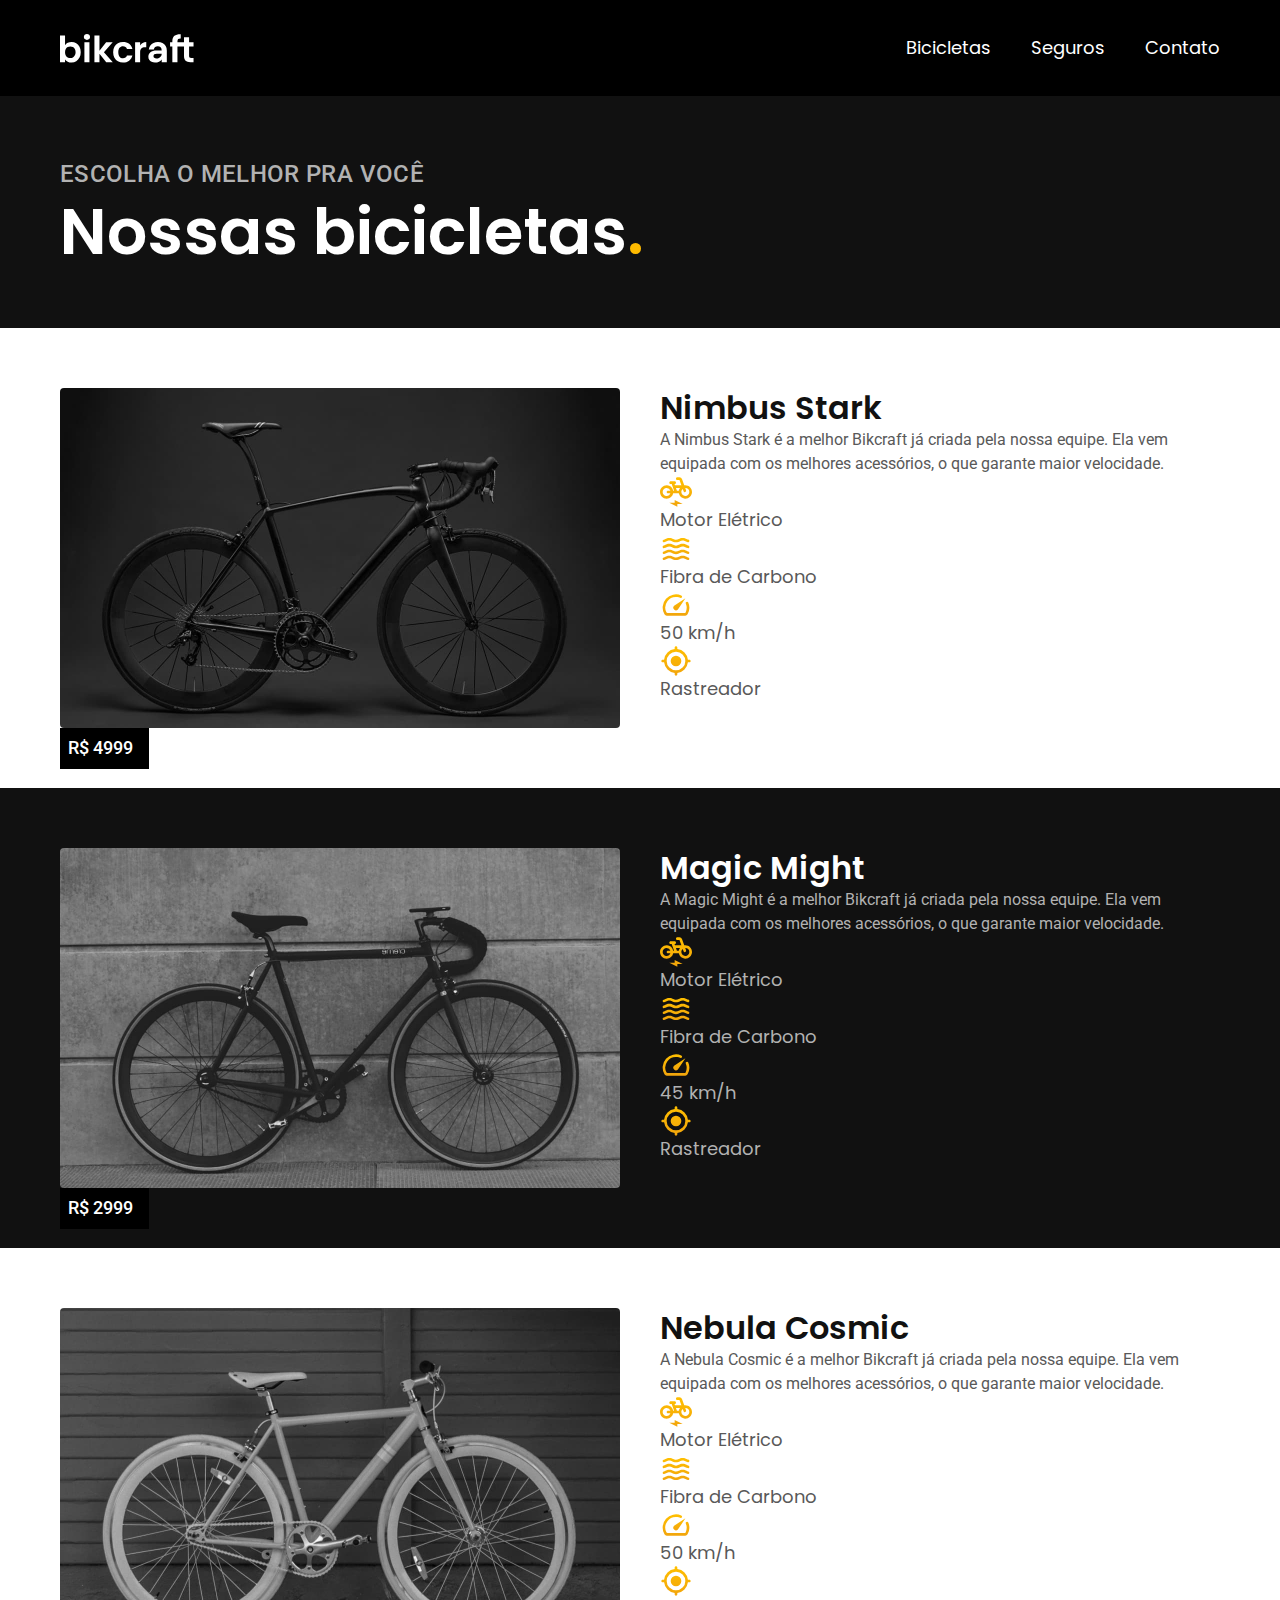
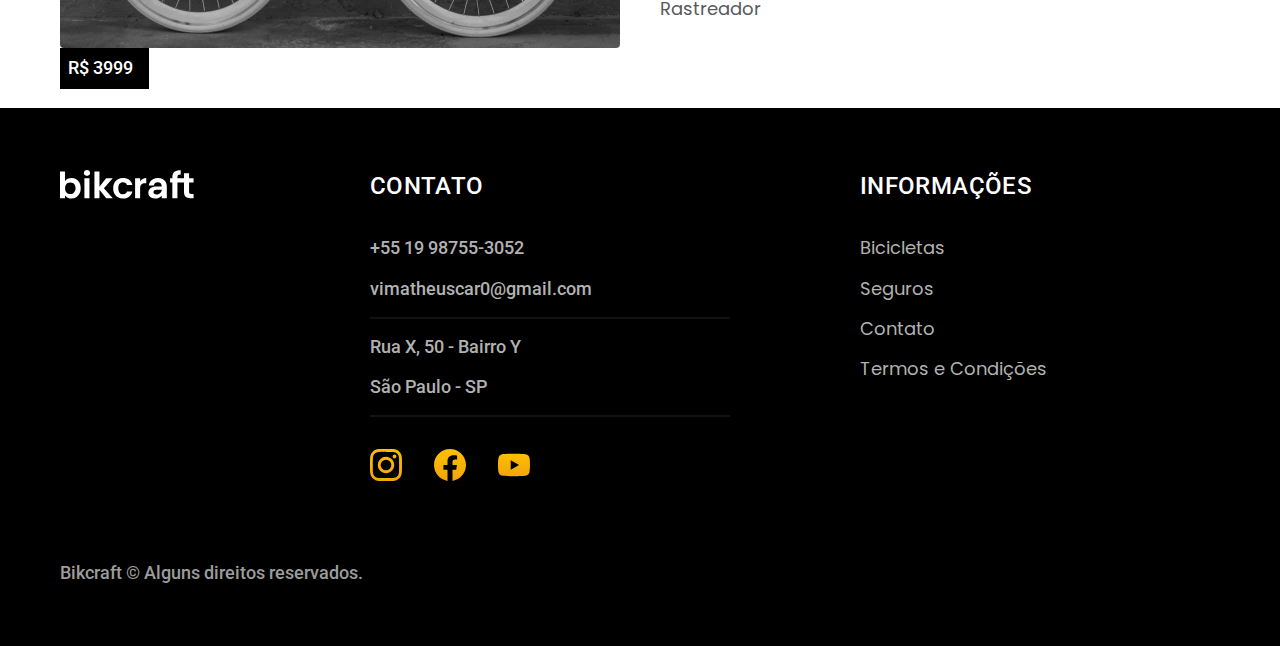
==== bicicletas.html @ 20412e25 "Inicio bicicletas.html" ====
<!DOCTYPE html>
<html lang="pt-br">

<head>
  <meta charset="UTF-8">
  <meta name="viewport" content="width=device-width, initial-scale=1.0">

  <title>Bicicletas | Bikcraft - Bicicletas Elétricas</title>
  <meta name="description" content="Bicicletas do site.">

  <link rel="stylesheet" href="./css/style.css">
  <link rel="preconnect" href="https://fonts.googleapis.com">
  <link rel="preconnect" href="https://fonts.gstatic.com" crossorigin>
  <link href="https://fonts.googleapis.com/css2?family=Merriweather:ital,wght@1,900&family=Poppins:wght@400;600&family=Roboto:wght@400;500&display=swap" rel="stylesheet">
</head>

<body id="bicicletas">
  <header class="header-bg">
    <div class="header container">
      <a href="./">
        <img src="./img/bikcraft.svg" alt="Bikcraft">
      </a>

      <nav aria-label="primaria">
        <ul class="header-menu font-1-m cor-0">
          <li><a href="./bicicletas.html">Bicicletas</a></li>
          <li><a href="./seguros.html">Seguros</a></li>
          <li><a href="./contato.html">Contato</a></li>
        </ul>
      </nav>
    </div>
  </header>
  <main>
    <div class="titulo-bg">
      <div class="titulo container">
        <p class="font-2-l-b cor-5">Escolha o melhor pra você</p>
        <h1 class="font-1-xxl cor-0">Nossas bicicletas<span class="cor-p1">.</span></h1>
      </div>
    </div>
    <div class="bicicletas-bg">
      <div class="bicicletas container">
        <div class="bicicletas-imagem">
          <img src="./img/bicicletas/nimbus.jpg" alt="Bicicletas preta">
          <span class="font-2-m cor-0">R$ 4999</span>
        </div>
        <div class="bicicletas-conteudo">
          <h2 class="font-1-xl">Nimbus Stark</h2>
          <p class="font-2-s cor-8">A Nimbus Stark é a melhor Bikcraft já criada pela nossa equipe. Ela vem equipada com os melhores acessórios, o que garante maior velocidade.</p>
          <ul class="font-1-m cor-8">
            <li><img src="./img/icones/eletrica.svg" alt="">
              Motor Elétrico
            </li>
            <li><img src="./img/icones/carbono.svg" alt="">
              Fibra de Carbono
            </li>
            <li><img src="./img/icones/velocidade.svg" alt="">
              50 km/h
            </li>
            <li><img src="./img/icones/rastreador.svg" alt="">
              Rastreador
            </li>
          </ul>
        </div>
      </div>
    </div>
    <div class="bicicletas-bg">
      <div class="bicicletas container">
        <div class="bicicletas-imagem">
          <img src="./img/bicicletas/magic.jpg" alt="Bicicletas preta">
          <span class="font-2-m cor-0">R$ 2999</span>
        </div>
        <div class="bicicletas-conteudo">
          <h2 class="font-1-xl cor-0">Magic Might</h2>
          <p class="font-2-s cor-5">A Magic Might é a melhor Bikcraft já criada pela nossa equipe. Ela vem equipada com os melhores acessórios, o que garante maior velocidade.</p>
          <ul class="font-1-m cor-5">
            <li><img src="./img/icones/eletrica.svg" alt="">
              Motor Elétrico
            </li>
            <li><img src="./img/icones/carbono.svg" alt="">
              Fibra de Carbono
            </li>
            <li><img src="./img/icones/velocidade.svg" alt="">
              45 km/h
            </li>
            <li><img src="./img/icones/rastreador.svg" alt="">
              Rastreador
            </li>
          </ul>
        </div>
      </div>
    </div>
    <div class="bicicletas-bg">
      <div class="bicicletas container">
        <div class="bicicletas-imagem">
          <img src="./img/bicicletas/nebula.jpg" alt="Bicicletas preta">
          <span class="font-2-m cor-0">R$ 3999</span>
        </div>
        <div class="bicicletas-conteudo">
          <h2 class="font-1-xl">Nebula Cosmic</h2>
          <p class="font-2-s cor-8">A Nebula Cosmic é a melhor Bikcraft já criada pela nossa equipe. Ela vem equipada com os melhores acessórios, o que garante maior velocidade.</p>
          <ul class="font-1-m cor-8">
            <li><img src="./img/icones/eletrica.svg" alt="">
              Motor Elétrico
            </li>
            <li><img src="./img/icones/carbono.svg" alt="">
              Fibra de Carbono
            </li>
            <li><img src="./img/icones/velocidade.svg" alt="">
              50 km/h
            </li>
            <li><img src="./img/icones/rastreador.svg" alt="">
              Rastreador
            </li>
          </ul>
        </div>
      </div>
    </div>
  </main>
  <footer class="footer-bg">
    <div class="footer container">
      <img src="./img/bikcraft.svg" alt="Bikcraft">
      <div class="footer-contato">
        <h3 class="font-2-l-b cor-0">Contato</h3>
        <ul class="font-2-m cor-5">
          <li><a href="tel:+5519987553052">+55 19 98755-3052</a></li>
          <li><a href="mailto:vimatheuscar0@gmail.com">vimatheuscar0@gmail.com</a></li>
          <li>Rua X, 50 - Bairro Y</li>
          <li>São Paulo - SP</li>
        </ul>
        <div class="footer-redes">
          <a href="./">
            <img src="./img/redes/instagram-p.svg" alt="Instagram">
          </a>
          <a href="./">
            <img src="./img/redes/facebook-p.svg" alt="facebook">
          </a>
          <a href="./">
            <img src="./img/redes/youtube-p.svg" alt="youtube">
          </a>
        </div>
      </div>
      <div class="footer-informacoes">
        <h3 class="font-2-l-b cor-0">Informações</h3>
        <nav>
          <ul class="font-1-m cor-5">
            <li><a href="./bicicletas.html">Bicicletas</a></li>
            <li><a href="./seguros.html">Seguros</a></li>
            <li><a href="./contato.html">Contato</a></li>
            <li><a href="./termos.html">Termos e Condições</a></li>
          </ul>
        </nav>
      </div>
      <p class="footer-copy font-2-m cor-6">Bikcraft © Alguns direitos reservados.</p>
    </div>
  </footer>
</body>

</html>
---- css/style.css ----
@import "./global/global.css";
@import "./utilidades/tipografia.css";
@import "./utilidades/cores.css";

@import "./global/header.css";
@import "./global/footer.css";

/* Utilidades */
@import "./utilidades/componentes.css";

/* Home */
@import "./home/introducao.css";
@import "./home/tecnologia.css";
@import "./home/parceiros.css";
@import "./home/depoimento.css";

/* Bicicletas */
@import "./bicicletas/bicicletas-lista.css";
@import "./bicicletas/bicicletas.css";

/* Seguros */
@import "./seguros/seguros.css";

/* termos */
@import "./termos/termos.css";
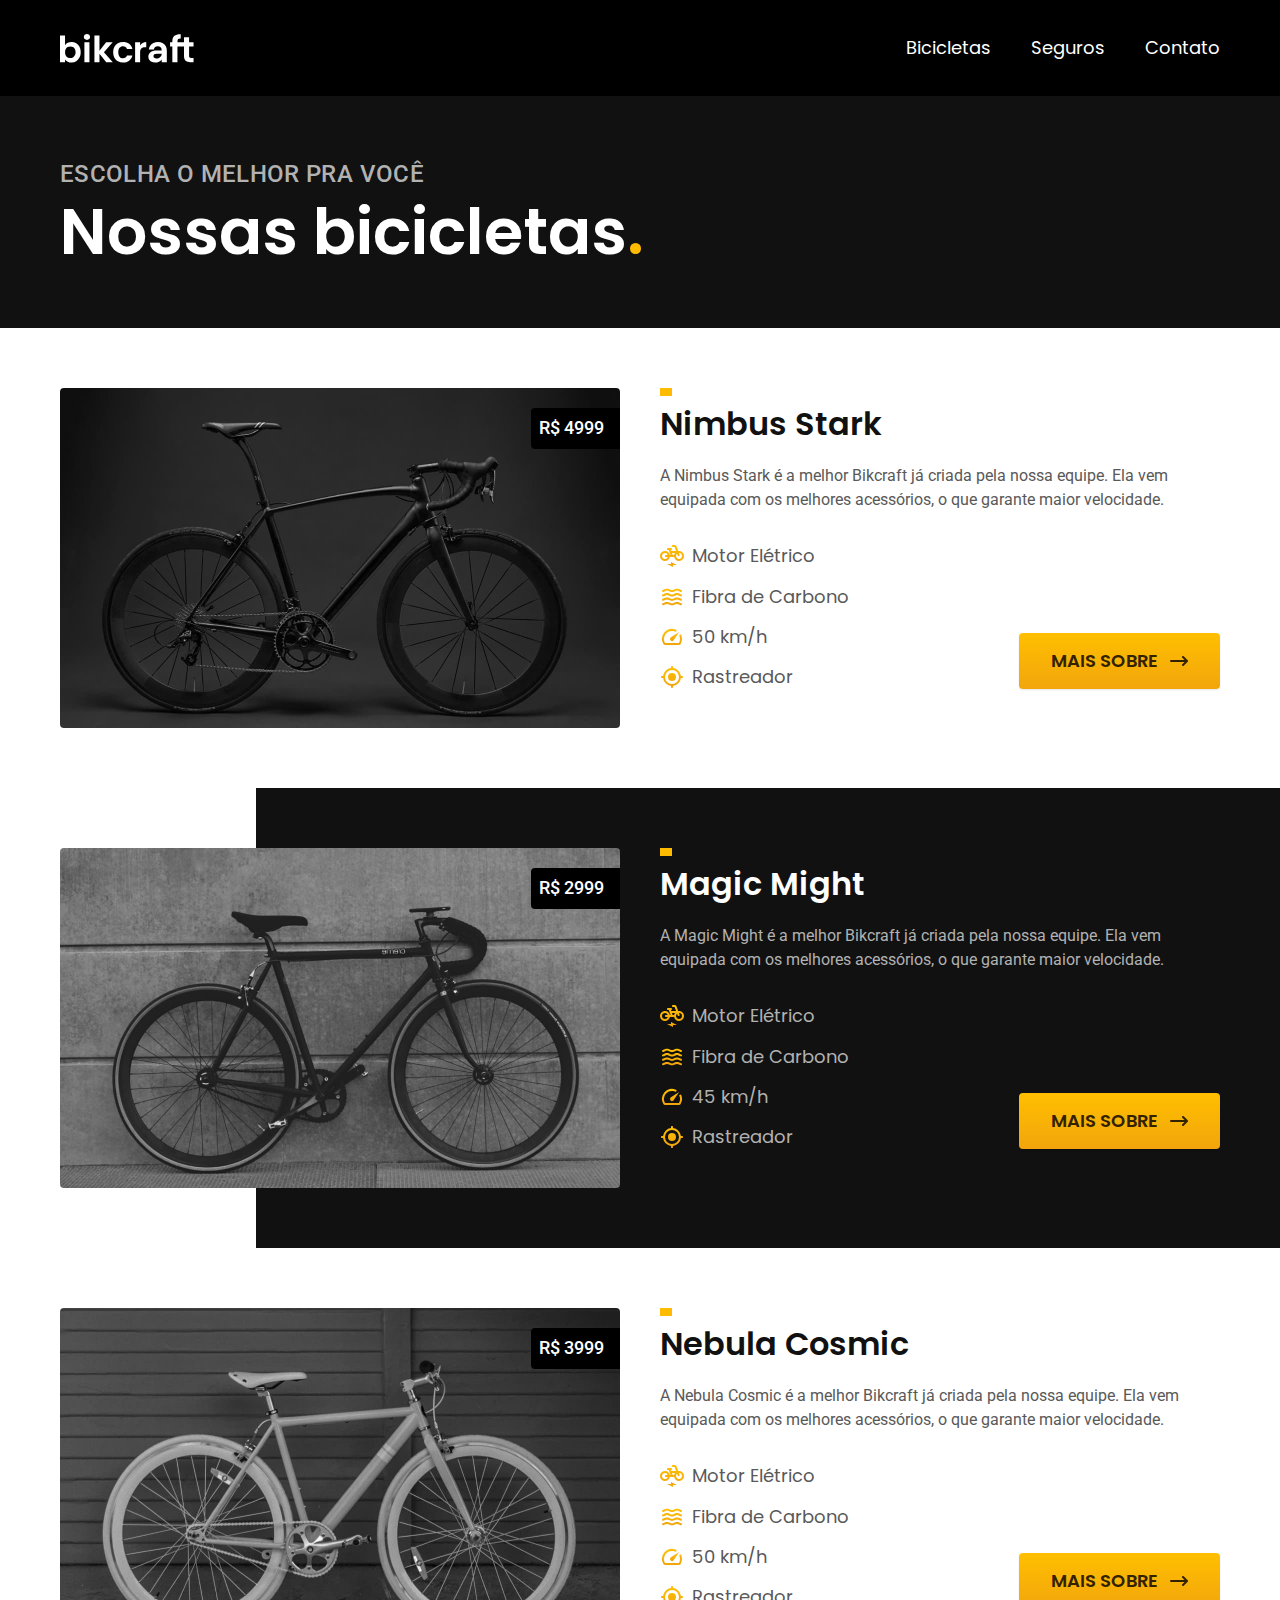
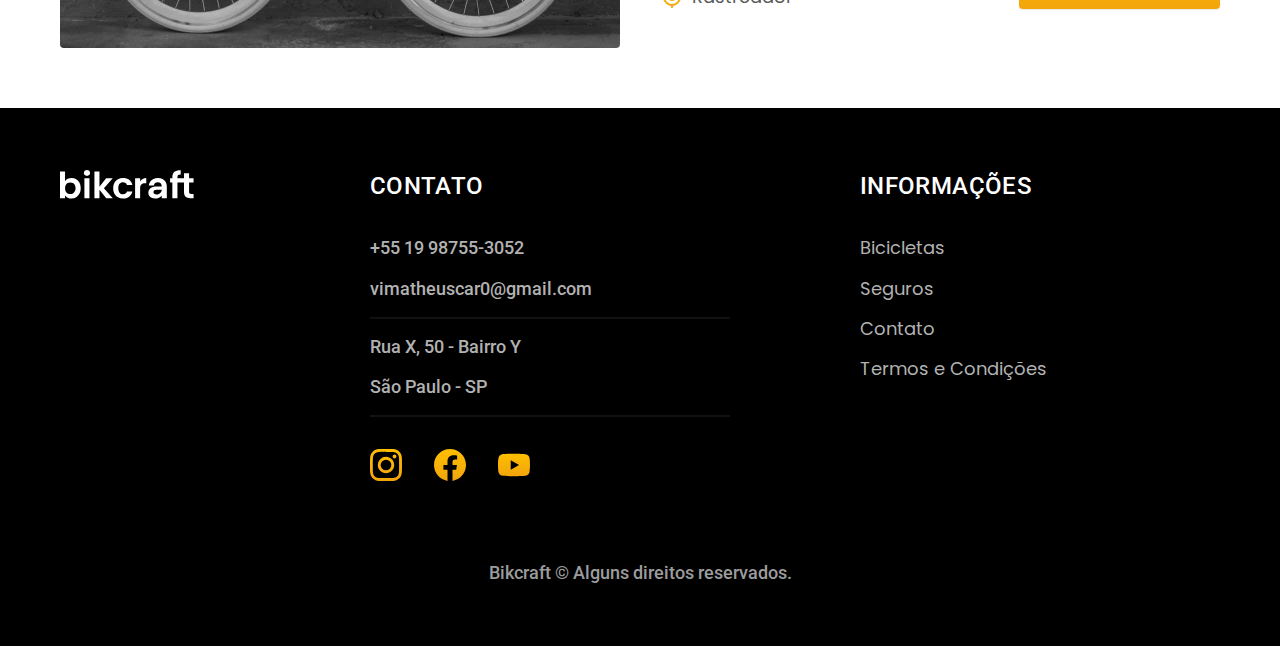
==== commit 8ad3a980: "finalizando bicicletas" ====
--- a/bicicletas.html
+++ b/bicicletas.html
@@ -60,6 +60,8 @@
               Rastreador
             </li>
           </ul>
+          <a class="botao seta" href="./bicicletas/nimbus.html">Mais sobre</a>
+
         </div>
       </div>
     </div>
@@ -86,6 +88,8 @@
               Rastreador
             </li>
           </ul>
+          <a class="botao seta" href="./bicicletas/magic.html">Mais sobre</a>
+
         </div>
       </div>
     </div>
@@ -112,6 +116,7 @@
               Rastreador
             </li>
           </ul>
+          <a class="botao seta" href="./bicicletas/nebula.html">Mais sobre</a>
         </div>
       </div>
     </div>
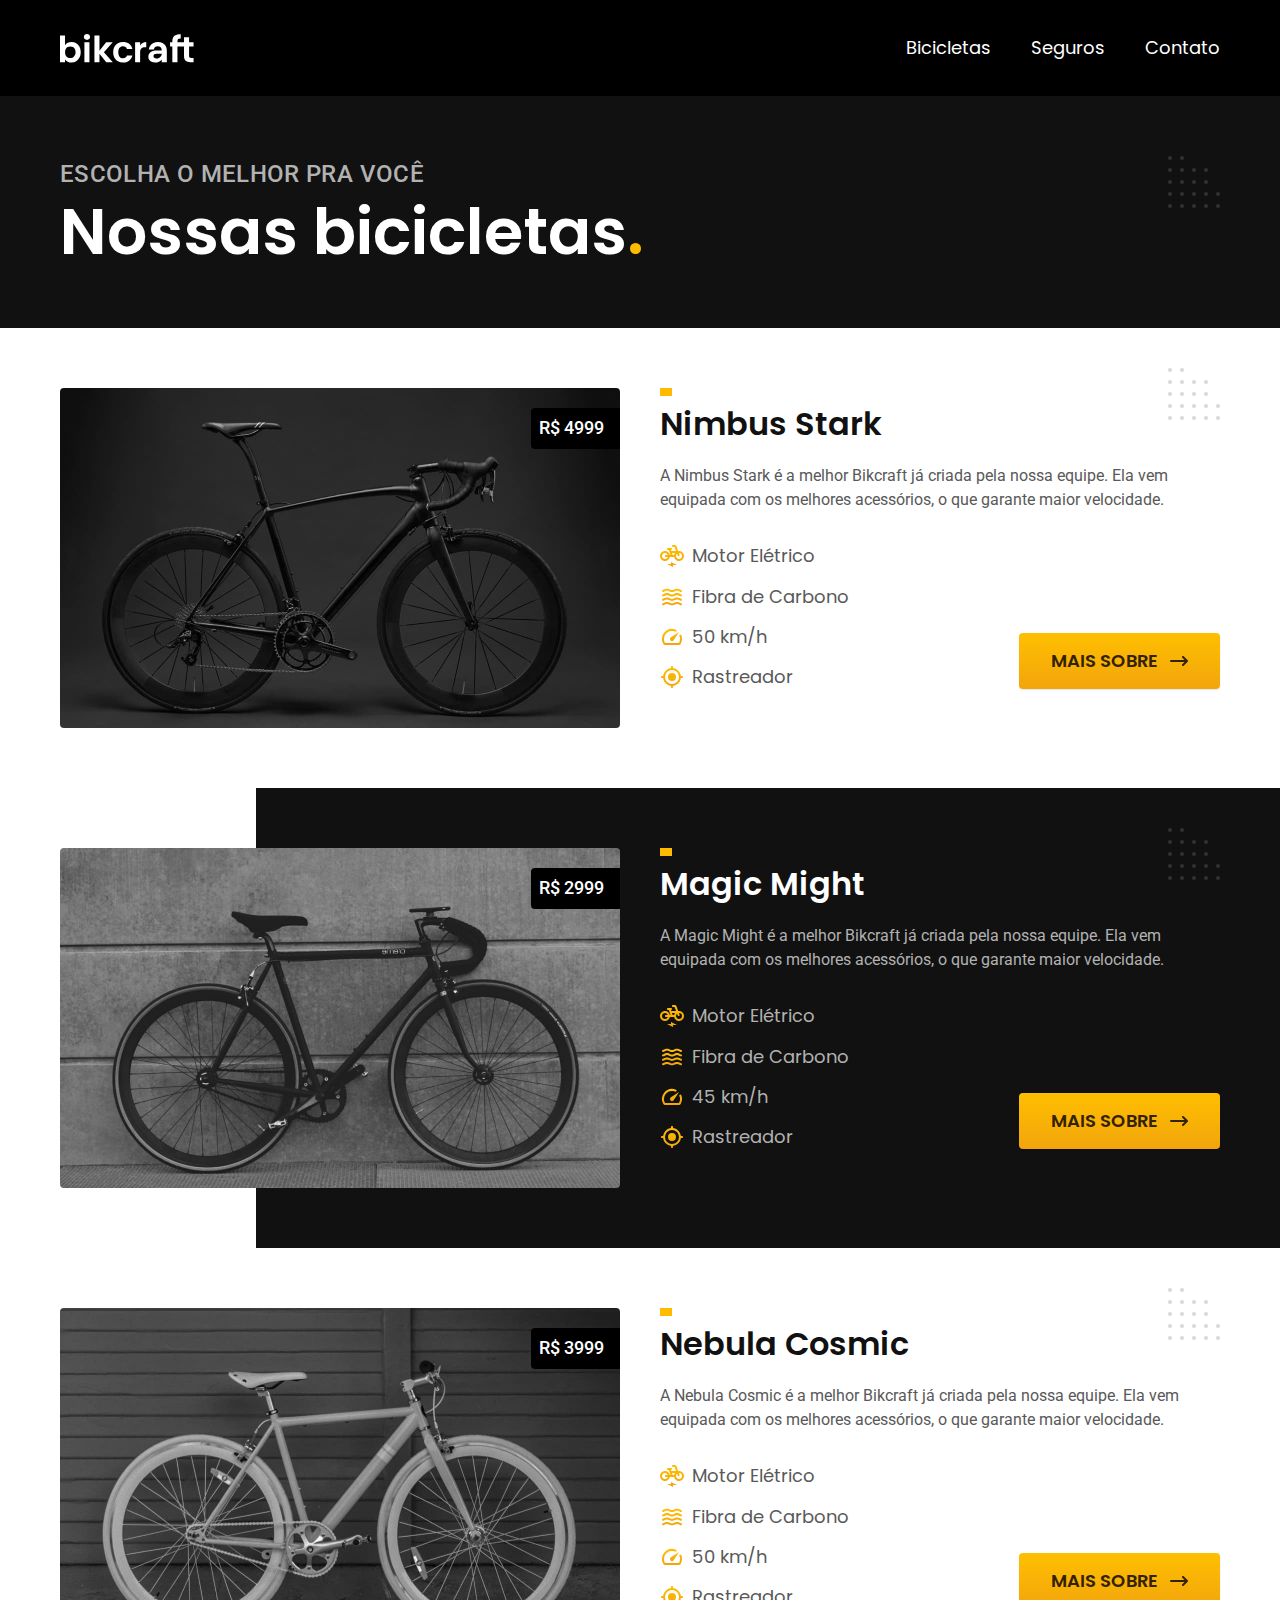
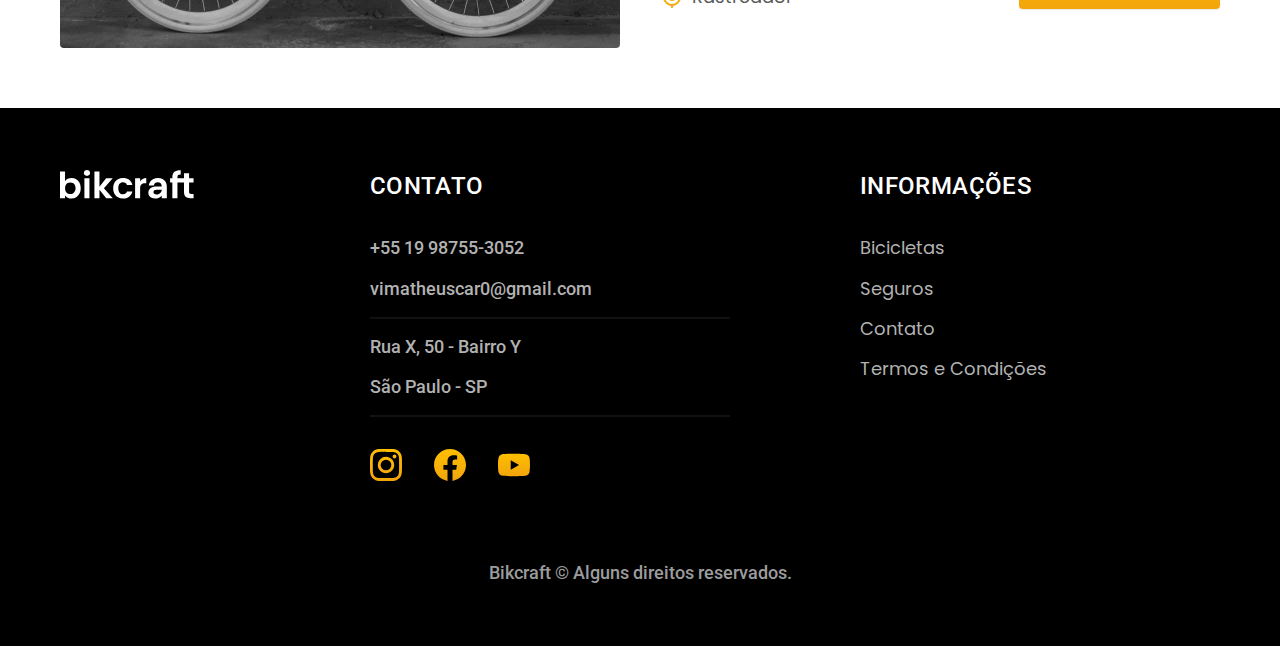
==== commit 9dd99eec: "otimizacoes1" ====
--- a/bicicletas.html
+++ b/bicicletas.html
@@ -8,6 +8,7 @@
   <title>Bicicletas | Bikcraft - Bicicletas Elétricas</title>
   <meta name="description" content="Bicicletas do site.">
 
+  <link rel="preload" href="./css/style.css" as="style">
   <link rel="stylesheet" href="./css/style.css">
   <link rel="preconnect" href="https://fonts.googleapis.com">
   <link rel="preconnect" href="https://fonts.gstatic.com" crossorigin>
--- a/css/style.css
+++ b/css/style.css
@@ -7,6 +7,7 @@
 
 /* Utilidades */
 @import "./utilidades/componentes.css";
+@import "./utilidades/formulario.css";
 
 /* Home */
 @import "./home/introducao.css";
@@ -18,8 +19,22 @@
 @import "./bicicletas/bicicletas-lista.css";
 @import "./bicicletas/bicicletas.css";
 
+/* Bicicleta */
+@import "./bicicleta/bicicleta.css";
+@import "./bicicleta/seguro.css";
+
 /* Seguros */
 @import "./seguros/seguros.css";
+@import "./seguros/vantagens.css";
+@import "./seguros/perguntas.css";
+
+/* contato */
+@import "./contato/contato.css";
+@import "./contato/lojas.css";
+
+/* orcamentos */
+@import "./orcamento/orcamento.css";
+
 
 /* termos */
 @import "./termos/termos.css";
--- a/css/style.css
+++ b/css/style.css
@@ -7,6 +7,7 @@
 
 /* Utilidades */
 @import "./utilidades/componentes.css";
+@import "./utilidades/formulario.css";
 
 /* Home */
 @import "./home/introducao.css";
@@ -18,8 +19,22 @@
 @import "./bicicletas/bicicletas-lista.css";
 @import "./bicicletas/bicicletas.css";
 
+/* Bicicleta */
+@import "./bicicleta/bicicleta.css";
+@import "./bicicleta/seguro.css";
+
 /* Seguros */
 @import "./seguros/seguros.css";
+@import "./seguros/vantagens.css";
+@import "./seguros/perguntas.css";
+
+/* contato */
+@import "./contato/contato.css";
+@import "./contato/lojas.css";
+
+/* orcamentos */
+@import "./orcamento/orcamento.css";
+
 
 /* termos */
 @import "./termos/termos.css";
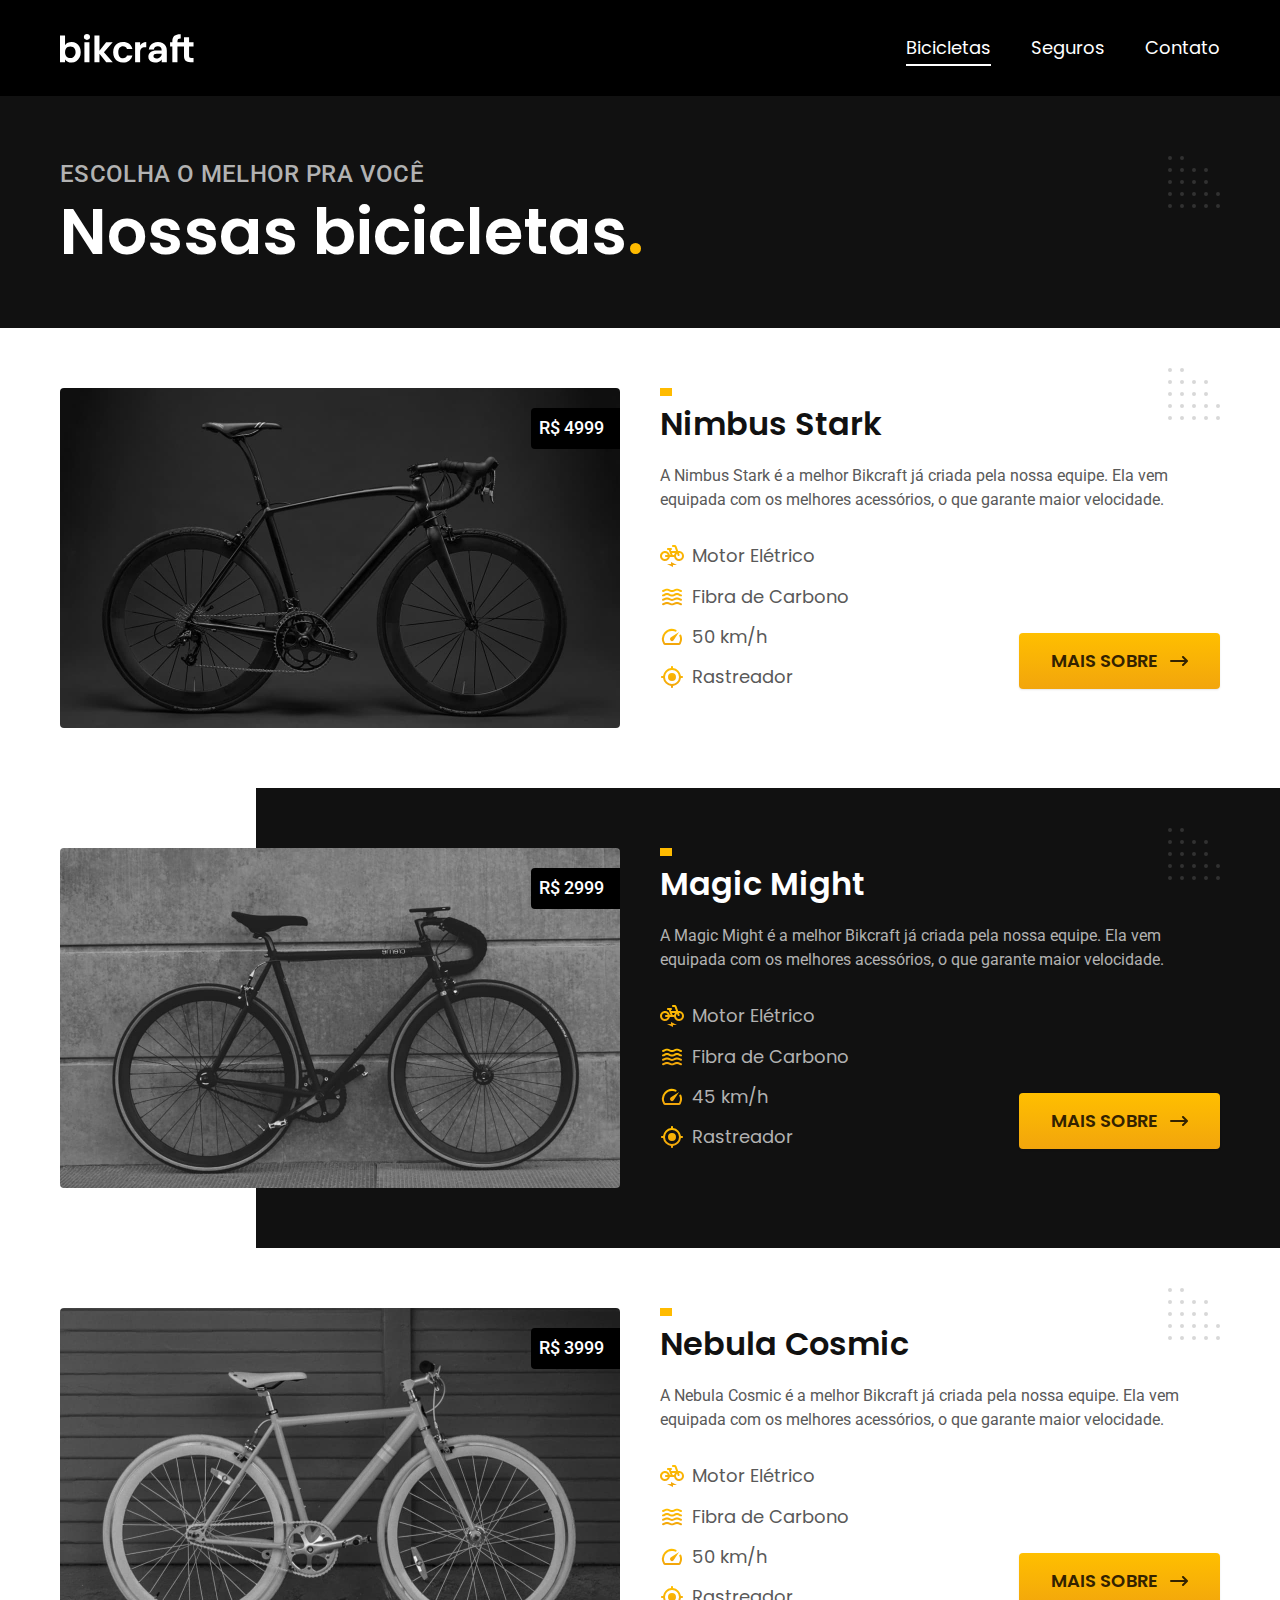
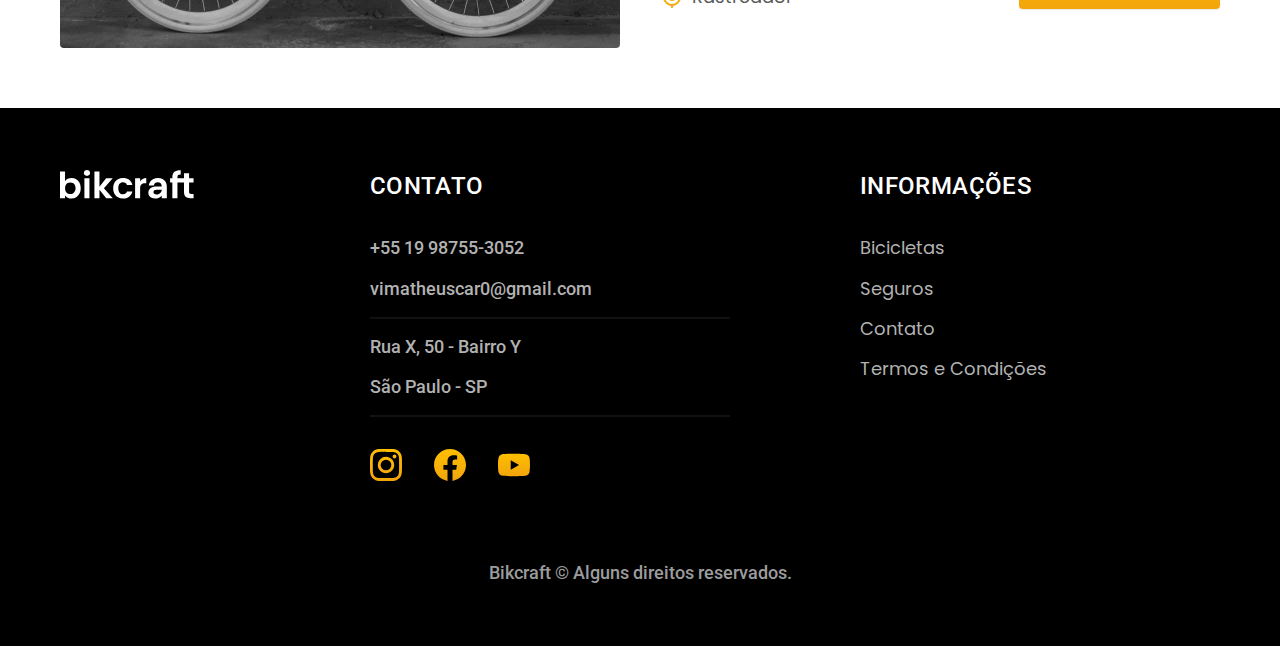
==== commit 0a4e416a: "javaScript projeto parte 1" ====
--- a/bicicletas.html
+++ b/bicicletas.html
@@ -159,6 +159,7 @@
       <p class="footer-copy font-2-m cor-6">Bikcraft © Alguns direitos reservados.</p>
     </div>
   </footer>
+  <script src="./js/script.js"></script>
 </body>
 
 </html>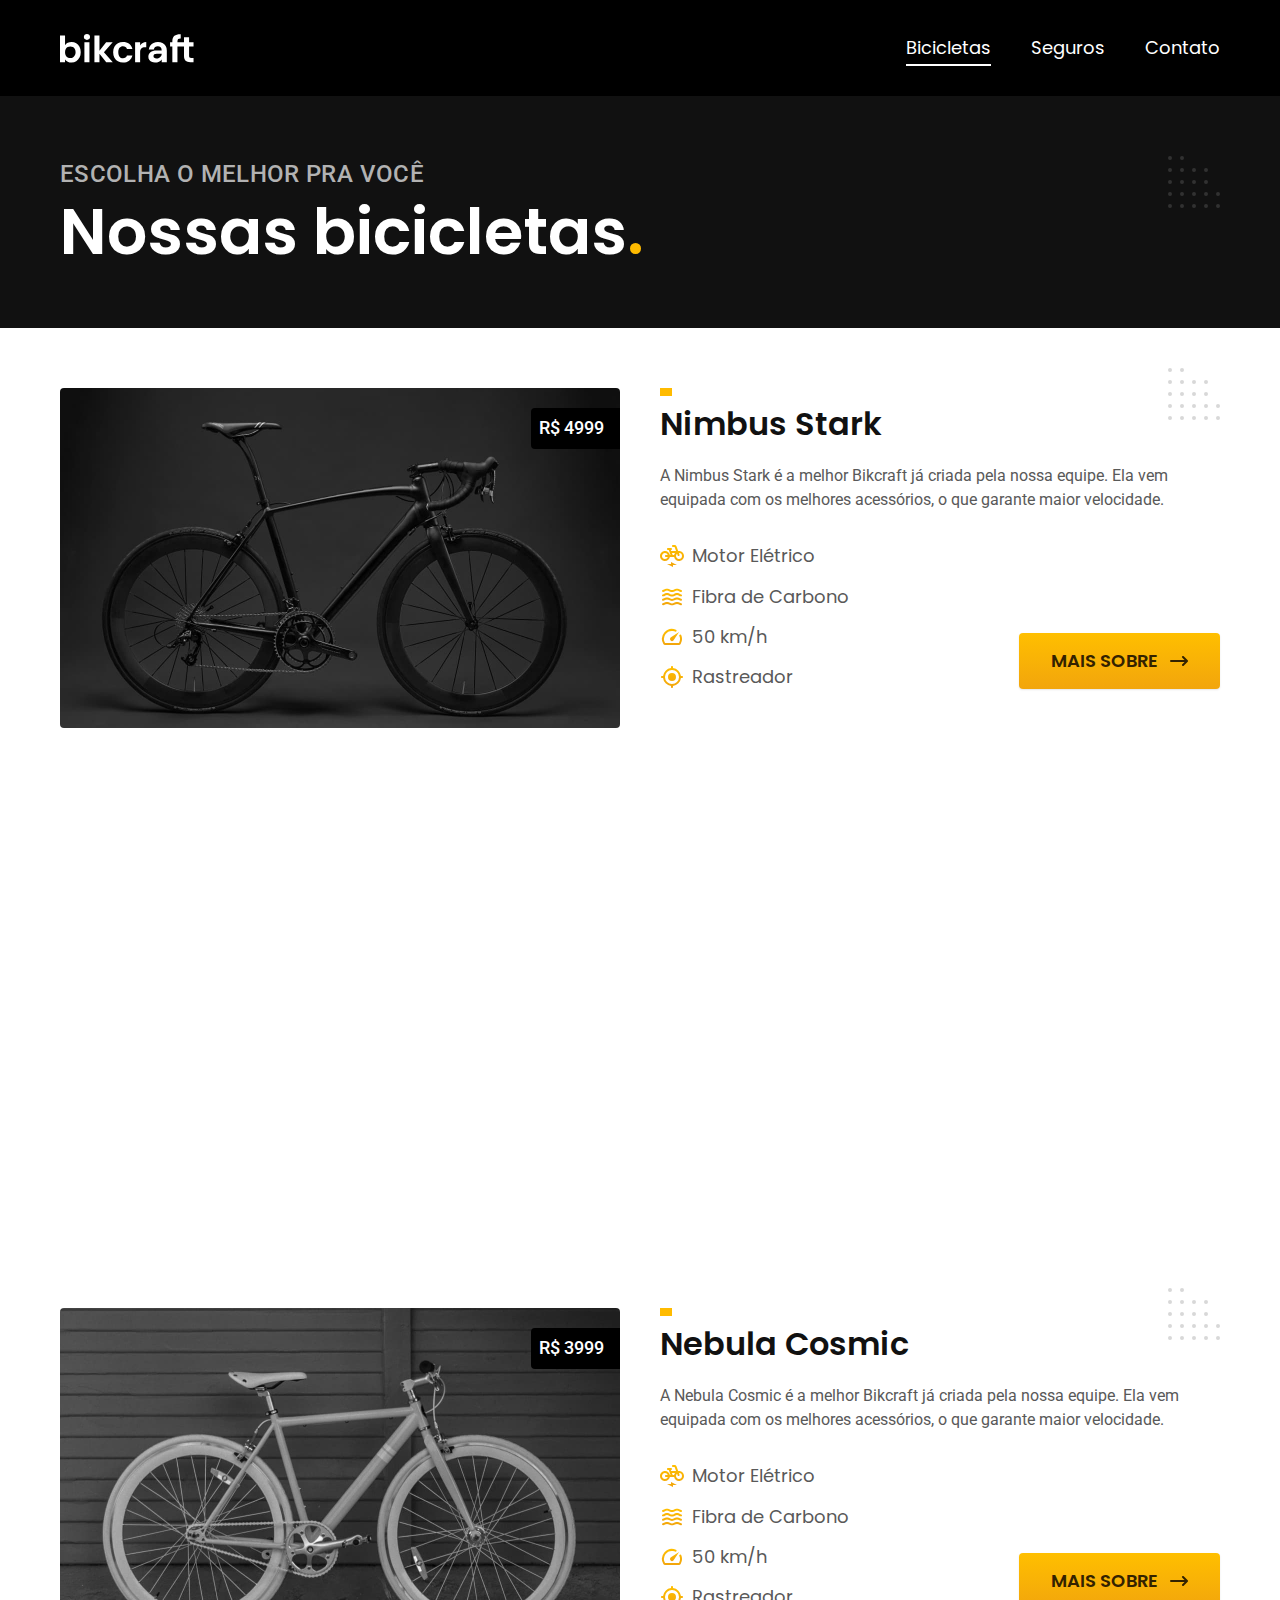
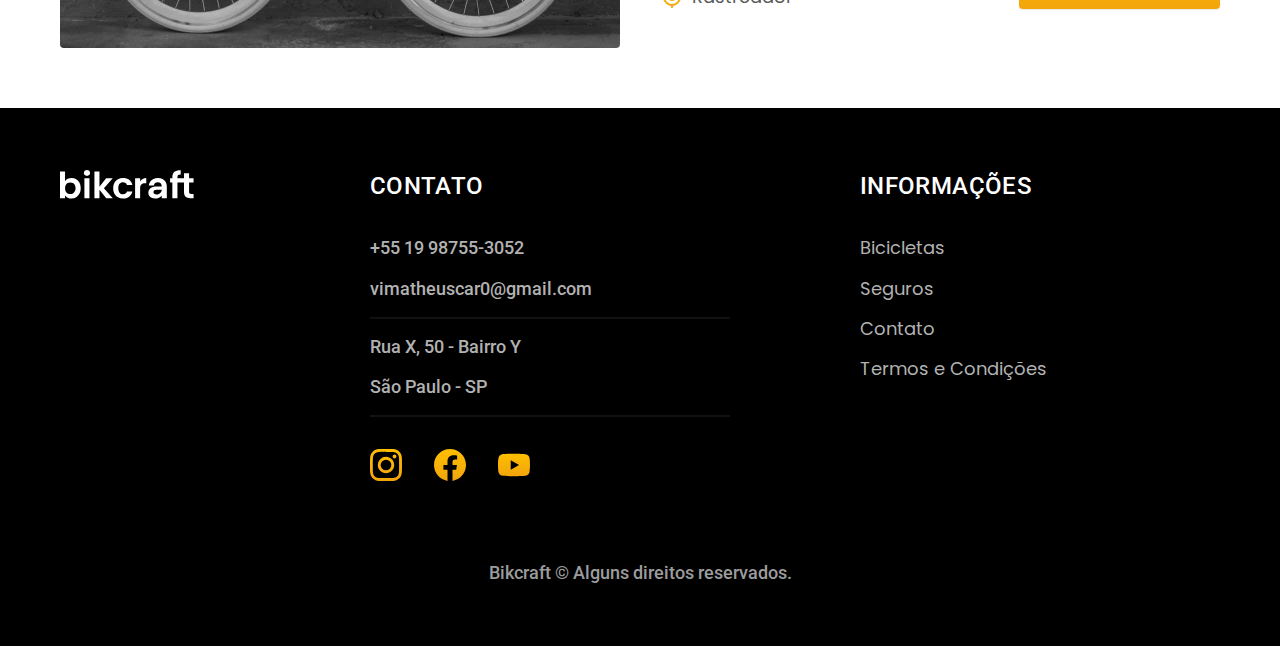
==== commit 576e4072: "JavaScript projeto parte 3 final" ====
--- a/bicicletas.html
+++ b/bicicletas.html
@@ -13,17 +13,18 @@
   <link rel="preconnect" href="https://fonts.googleapis.com">
   <link rel="preconnect" href="https://fonts.gstatic.com" crossorigin>
   <link href="https://fonts.googleapis.com/css2?family=Merriweather:ital,wght@1,900&family=Poppins:wght@400;600&family=Roboto:wght@400;500&display=swap" rel="stylesheet">
+  <script>document.documentElement.classList.add('js');</script>
 </head>
 
 <body id="bicicletas">
   <header class="header-bg">
     <div class="header container">
       <a href="./">
-        <img src="./img/bikcraft.svg" alt="Bikcraft">
+        <img data-anime="500" class="fadeInDown" src="./img/bikcraft.svg" alt="Bikcraft">
       </a>
 
       <nav aria-label="primaria">
-        <ul class="header-menu font-1-m cor-0">
+        <ul data-anime="550" class="header-menu font-1-m cor-0 fadeInDown">
           <li><a href="./bicicletas.html">Bicicletas</a></li>
           <li><a href="./seguros.html">Seguros</a></li>
           <li><a href="./contato.html">Contato</a></li>
@@ -33,13 +34,13 @@
   </header>
   <main>
     <div class="titulo-bg">
-      <div class="titulo container">
+      <div data-anime="600" class="titulo container fadeInDown">
         <p class="font-2-l-b cor-5">Escolha o melhor pra você</p>
         <h1 class="font-1-xxl cor-0">Nossas bicicletas<span class="cor-p1">.</span></h1>
       </div>
     </div>
     <div class="bicicletas-bg">
-      <div class="bicicletas container">
+      <div class="bicicletas container fadeInDown" data-anime="700">
         <div class="bicicletas-imagem">
           <img src="./img/bicicletas/nimbus.jpg" alt="Bicicletas preta">
           <span class="font-2-m cor-0">R$ 4999</span>
@@ -66,8 +67,8 @@
         </div>
       </div>
     </div>
-    <div class="bicicletas-bg">
-      <div class="bicicletas container">
+    <div class="bicicletas-bg fadeInDown" data-anime="800">
+      <div class="bicicletas container" >
         <div class="bicicletas-imagem">
           <img src="./img/bicicletas/magic.jpg" alt="Bicicletas preta">
           <span class="font-2-m cor-0">R$ 2999</span>
@@ -159,6 +160,7 @@
       <p class="footer-copy font-2-m cor-6">Bikcraft © Alguns direitos reservados.</p>
     </div>
   </footer>
+  <script src="./js/plugins/simple-anime.js"></script>
   <script src="./js/script.js"></script>
 </body>
 
--- a/css/style.css
+++ b/css/style.css
@@ -1,6 +1,7 @@
 @import "./global/global.css";
 @import "./utilidades/tipografia.css";
 @import "./utilidades/cores.css";
+@import "./utilidades/animacao.css";
 
 @import "./global/header.css";
 @import "./global/footer.css";
--- a/css/style.css
+++ b/css/style.css
@@ -1,6 +1,7 @@
 @import "./global/global.css";
 @import "./utilidades/tipografia.css";
 @import "./utilidades/cores.css";
+@import "./utilidades/animacao.css";
 
 @import "./global/header.css";
 @import "./global/footer.css";
